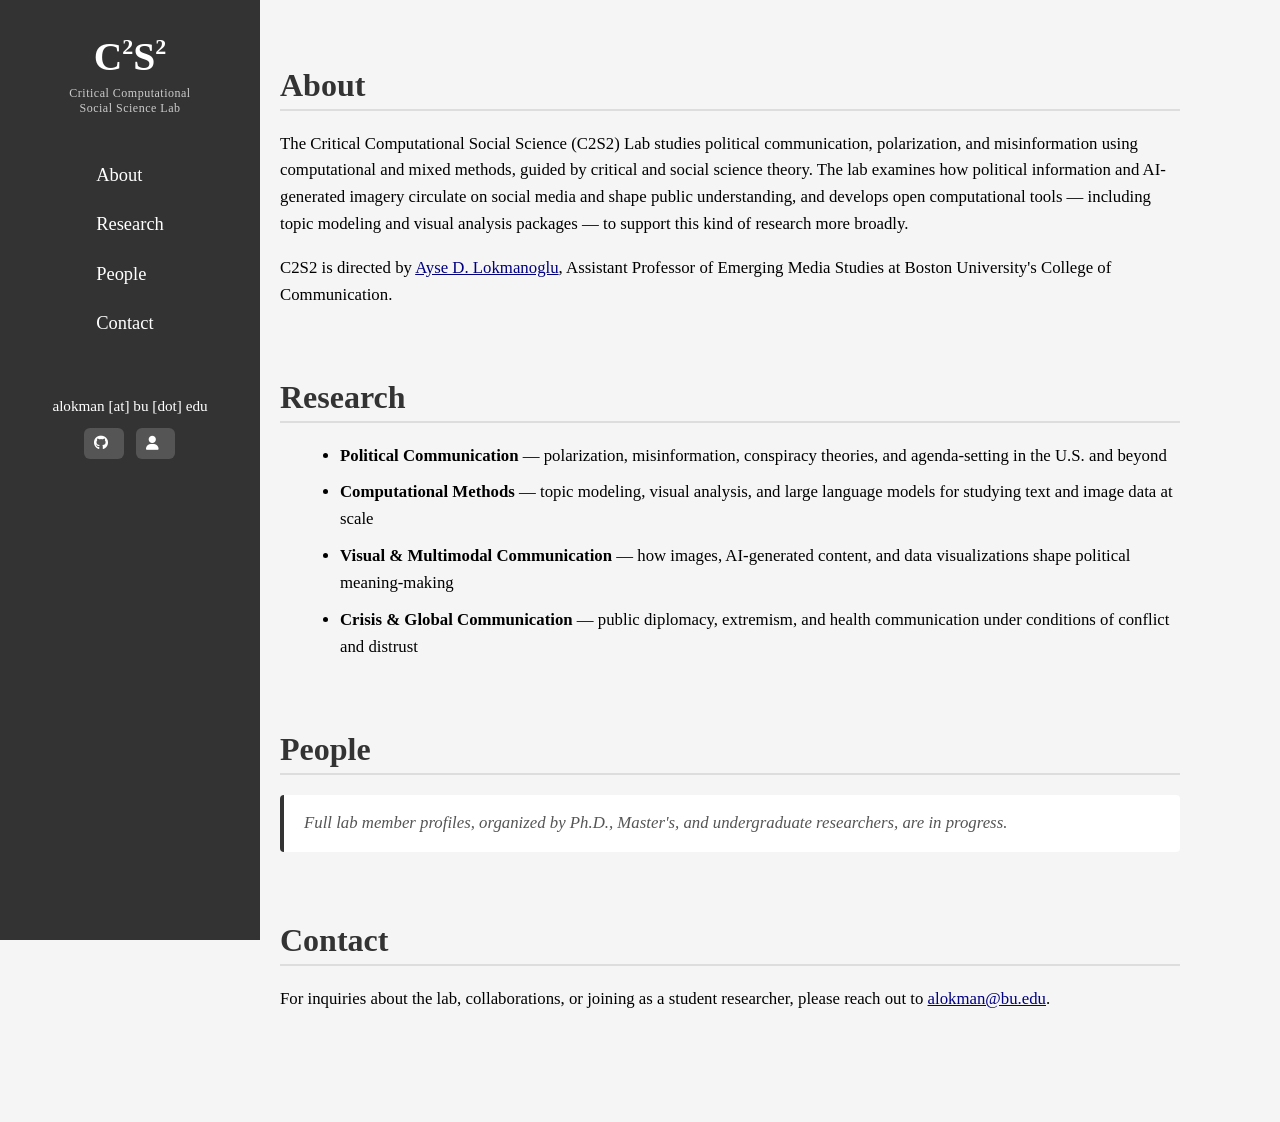
==== index.html @ 94007cd4 "Index page" ====
<!DOCTYPE html>
<html lang="en">
<head>
  <meta charset="UTF-8">
  <meta name="viewport" content="width=device-width, initial-scale=1.0">
  <title>C2S2 Lab</title>
  <link rel="stylesheet" href="style.css">
  <link rel="stylesheet" href="https://cdnjs.cloudflare.com/ajax/libs/font-awesome/6.5.0/css/all.min.css">
</head>
<body>
  <aside class="sidebar">
    <div class="sidebar-logo">
      <svg viewBox="0 0 400 110" xmlns="http://www.w3.org/2000/svg">
        <text x="200" y="90" font-family="Georgia, serif" font-size="72" font-weight="bold" fill="#ffffff" text-anchor="middle">
          C<tspan font-size="40" dy="-28">2</tspan><tspan dy="28">S</tspan><tspan font-size="40" dy="-28">2</tspan>
        </text>
      </svg>
    </div>
    <div class="sidebar-tagline">Critical Computational<br>Social Science Lab</div>
    <nav>
      <ul>
        <li><a href="#about">About</a></li>
        <li><a href="#research">Research</a></li>
        <li><a href="#people">People</a></li>
        <li><a href="#contact">Contact</a></li>
      </ul>
    </nav>
    <div class="contact-info">
      <p>alokman [at] bu [dot] edu</p>
      <div class="social-links">
        <a href="https://github.com/aysedeniz09/C2S2" target="_blank"><i class="fab fa-github"></i></a>
        <a href="https://aysedeniz09.github.io/" target="_blank"><i class="fas fa-user"></i></a>
      </div>
    </div>
  </aside>

  <main class="main-content">
    <section id="about">
      <h2>About</h2>
      <p>
        The Critical Computational Social Science (C2S2) Lab studies political communication, polarization, and
        misinformation using computational and mixed methods, guided by critical and social science theory. The
        lab examines how political information and AI-generated imagery circulate on social media and shape
        public understanding, and develops open computational tools &mdash; including topic modeling and visual
        analysis packages &mdash; to support this kind of research more broadly.
      </p>
      <p>
        C2S2 is directed by <a href="https://aysedeniz09.github.io/" target="_blank">Ayse D. Lokmanoglu</a>,
        Assistant Professor of Emerging Media Studies at Boston University's College of Communication.
      </p>
    </section>

    <section id="research">
      <h2>Research</h2>
      <ul class="research-areas">
        <li><strong>Political Communication</strong> &mdash; polarization, misinformation, conspiracy theories, and agenda-setting in the U.S. and beyond</li>
        <li><strong>Computational Methods</strong> &mdash; topic modeling, visual analysis, and large language models for studying text and image data at scale</li>
        <li><strong>Visual &amp; Multimodal Communication</strong> &mdash; how images, AI-generated content, and data visualizations shape political meaning-making</li>
        <li><strong>Crisis &amp; Global Communication</strong> &mdash; public diplomacy, extremism, and health communication under conditions of conflict and distrust</li>
      </ul>
    </section>

    <section id="people">
      <h2>People</h2>
      <p class="people-note">
        Full lab member profiles, organized by Ph.D., Master's, and undergraduate researchers, are in progress.
      </p>
    </section>

    <section id="contact">
      <h2>Contact</h2>
      <p>
        For inquiries about the lab, collaborations, or joining as a student researcher, please reach out to
        <a href="mailto:alokman@bu.edu">alokman@bu.edu</a>.
      </p>
    </section>
  </main>
</body>
</html>
---- style.css ----
/* Sidebar Styling (adapted from aysedeniz09.github.io) */
.sidebar {
  position: fixed;
  width: 220px;
  min-height: 100vh;
  background-color: #333;
  color: #fff;
  padding: 20px;
  display: flex;
  flex-direction: column;
  justify-content: flex-start;
  align-items: center;
}

.sidebar-logo {
  width: 100%;
  margin-bottom: 5px;
}

.sidebar-logo svg {
  width: 100%;
  height: auto;
  display: block;
}

.sidebar-tagline {
  font-size: 0.75em;
  text-align: center;
  color: #ccc;
  margin-bottom: 25px;
  letter-spacing: 0.5px;
}

.sidebar nav ul {
  list-style: none;
  padding: 0;
}

.sidebar nav ul li {
  margin: 20px 0;
}

.sidebar nav ul li a {
  color: #fff;
  text-decoration: none;
  font-size: 1.1em;
  transition: color 0.3s;
}

.sidebar nav ul li a:hover {
  color: #ccc;
}

.contact-info {
  text-align: center;
  margin-top: 20px;
}

.contact-info p {
  margin-bottom: 10px;
  font-size: 0.95em;
}

.social-links {
  display: flex;
  flex-wrap: wrap;
  justify-content: center;
  gap: 12px;
}

.social-links a {
  display: flex;
  align-items: center;
  justify-content: center;
  background-color: #555;
  color: white;
  text-decoration: none;
  padding: 8px 10px;
  border-radius: 6px;
  font-size: 0.9em;
  transition: background 0.3s;
}

.social-links a:hover {
  background-color: #777;
}

.social-links i {
  margin-right: 6px;
}

/* Main Content */
body {
  display: flex;
  margin: 0;
  font-family: Georgia, serif;
  background-color: #f5f5f5;
  scroll-behavior: smooth;
}

.main-content {
  margin-left: 240px;
  padding: 40px;
  max-width: 900px;
}

h2 {
  font-size: 2em;
  margin-bottom: 20px;
  color: #333;
  border-bottom: 2px solid #ddd;
  padding-bottom: 5px;
}

h3 {
  font-size: 1.4em;
  margin-top: 30px;
  color: #333;
}

p, li {
  font-size: 1.05em;
  line-height: 1.6;
}

section {
  margin-bottom: 70px;
}

a {
  color: navy;
}

a:hover {
  color: #0056b3;
}

.research-areas {
  list-style: disc;
  margin-left: 20px;
}

.research-areas li {
  margin-bottom: 10px;
}

.people-note {
  background: #fff;
  border-left: 4px solid #333;
  padding: 15px 20px;
  border-radius: 4px;
  font-style: italic;
  color: #555;
}

/* Mobile Responsive */
@media (max-width: 768px) {
  body {
    display: block;
  }

  .sidebar {
    position: static;
    width: auto;
    min-height: auto;
  }

  .main-content {
    margin-left: 0;
    padding: 20px;
    max-width: 100%;
  }
}
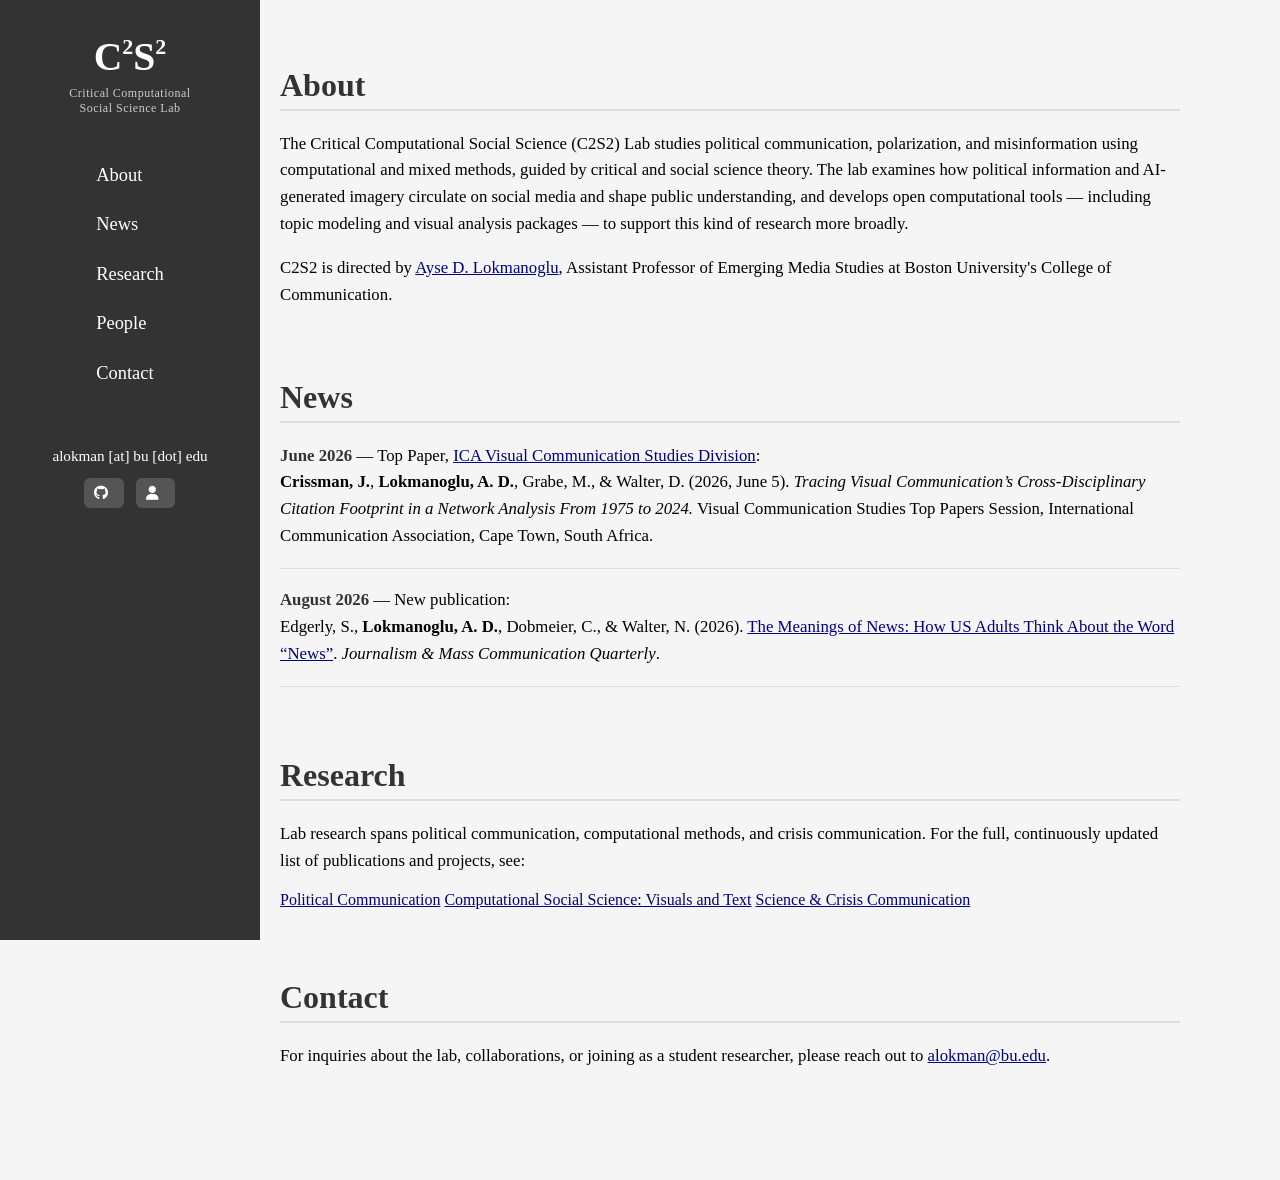
==== commit db1ed7da: "updated news and people" ====
--- a/index.html
+++ b/index.html
@@ -19,10 +19,11 @@
     <div class="sidebar-tagline">Critical Computational<br>Social Science Lab</div>
     <nav>
       <ul>
-        <li><a href="#about">About</a></li>
-        <li><a href="#research">Research</a></li>
-        <li><a href="#people">People</a></li>
-        <li><a href="#contact">Contact</a></li>
+        <li><a href="index.html#about">About</a></li>
+        <li><a href="index.html#news">News</a></li>
+        <li><a href="index.html#research">Research</a></li>
+        <li><a href="people.html">People</a></li>
+        <li><a href="index.html#contact">Contact</a></li>
       </ul>
     </nav>
     <div class="contact-info">
@@ -50,21 +51,31 @@
       </p>
     </section>
 
-    <section id="research">
-      <h2>Research</h2>
-      <ul class="research-areas">
-        <li><strong>Political Communication</strong> &mdash; polarization, misinformation, conspiracy theories, and agenda-setting in the U.S. and beyond</li>
-        <li><strong>Computational Methods</strong> &mdash; topic modeling, visual analysis, and large language models for studying text and image data at scale</li>
-        <li><strong>Visual &amp; Multimodal Communication</strong> &mdash; how images, AI-generated content, and data visualizations shape political meaning-making</li>
-        <li><strong>Crisis &amp; Global Communication</strong> &mdash; public diplomacy, extremism, and health communication under conditions of conflict and distrust</li>
+    <section id="news">
+      <h2>News</h2>
+      <ul class="news-list">
+        <li>
+          <span class="news-date">June 2026</span> &mdash; Top Paper, <a href="https://icavisualcommunicationstudies.com/" target="_blank">ICA Visual Communication Studies Division</a>:<br>
+          <strong>Crissman, J.</strong>, <strong>Lokmanoglu, A. D.</strong>, Grabe, M., &amp; Walter, D. (2026, June 5). <em>Tracing Visual Communication&rsquo;s Cross-Disciplinary Citation Footprint in a Network Analysis From 1975 to 2024.</em> Visual Communication Studies Top Papers Session, International Communication Association, Cape Town, South Africa.
+        </li>
+        <li>
+          <span class="news-date">August 2026</span> &mdash; New publication:<br>
+          Edgerly, S., <strong>Lokmanoglu, A. D.</strong>, Dobmeier, C., &amp; Walter, N. (2026). <a href="https://journals.sagepub.com/doi/10.1177/10776990261471546" target="_blank">The Meanings of News: How US Adults Think About the Word &ldquo;News&rdquo;</a>. <em>Journalism &amp; Mass Communication Quarterly</em>.
+        </li>
       </ul>
     </section>
 
-    <section id="people">
-      <h2>People</h2>
-      <p class="people-note">
-        Full lab member profiles, organized by Ph.D., Master's, and undergraduate researchers, are in progress.
+    <section id="research">
+      <h2>Research</h2>
+      <p>
+        Lab research spans political communication, computational methods, and crisis communication. For the full,
+        continuously updated list of publications and projects, see:
       </p>
+      <div class="projects-grid">
+        <a href="https://aysedeniz09.github.io/projects/political_communication.html" target="_blank" class="project-card">Political Communication</a>
+        <a href="https://aysedeniz09.github.io/projects/css_visuals_text.html" target="_blank" class="project-card">Computational Social Science: Visuals and Text</a>
+        <a href="https://aysedeniz09.github.io/projects/science_crisis.html" target="_blank" class="project-card">Science &amp; Crisis Communication</a>
+      </div>
     </section>
 
     <section id="contact">
--- a/style.css
+++ b/style.css
@@ -144,6 +144,59 @@
   margin-bottom: 10px;
 }
 
+.news-list {
+  list-style: none;
+  padding: 0;
+}
+
+.news-list li {
+  margin-bottom: 18px;
+  padding-bottom: 18px;
+  border-bottom: 1px solid #ddd;
+}
+
+.news-date {
+  font-weight: bold;
+  color: #333;
+}
+
+
+.person-card {
+  display: flex;
+  gap: 20px;
+  background: #fff;
+  padding: 20px;
+  border-radius: 8px;
+  box-shadow: 0 4px 8px rgba(0,0,0,0.05);
+  margin-bottom: 25px;
+  align-items: flex-start;
+}
+
+.person-photo {
+  width: 100px;
+  height: 100px;
+  border-radius: 50%;
+  object-fit: cover;
+  flex-shrink: 0;
+  border: 3px solid #ddd;
+}
+
+.person-info h4 {
+  margin: 0 0 4px;
+  font-size: 1.3em;
+  color: #333;
+}
+
+.person-role {
+  font-style: italic;
+  color: #666;
+  margin: 0 0 10px;
+}
+
+.person-info p {
+  margin: 0 0 8px;
+}
+
 .people-note {
   background: #fff;
   border-left: 4px solid #333;
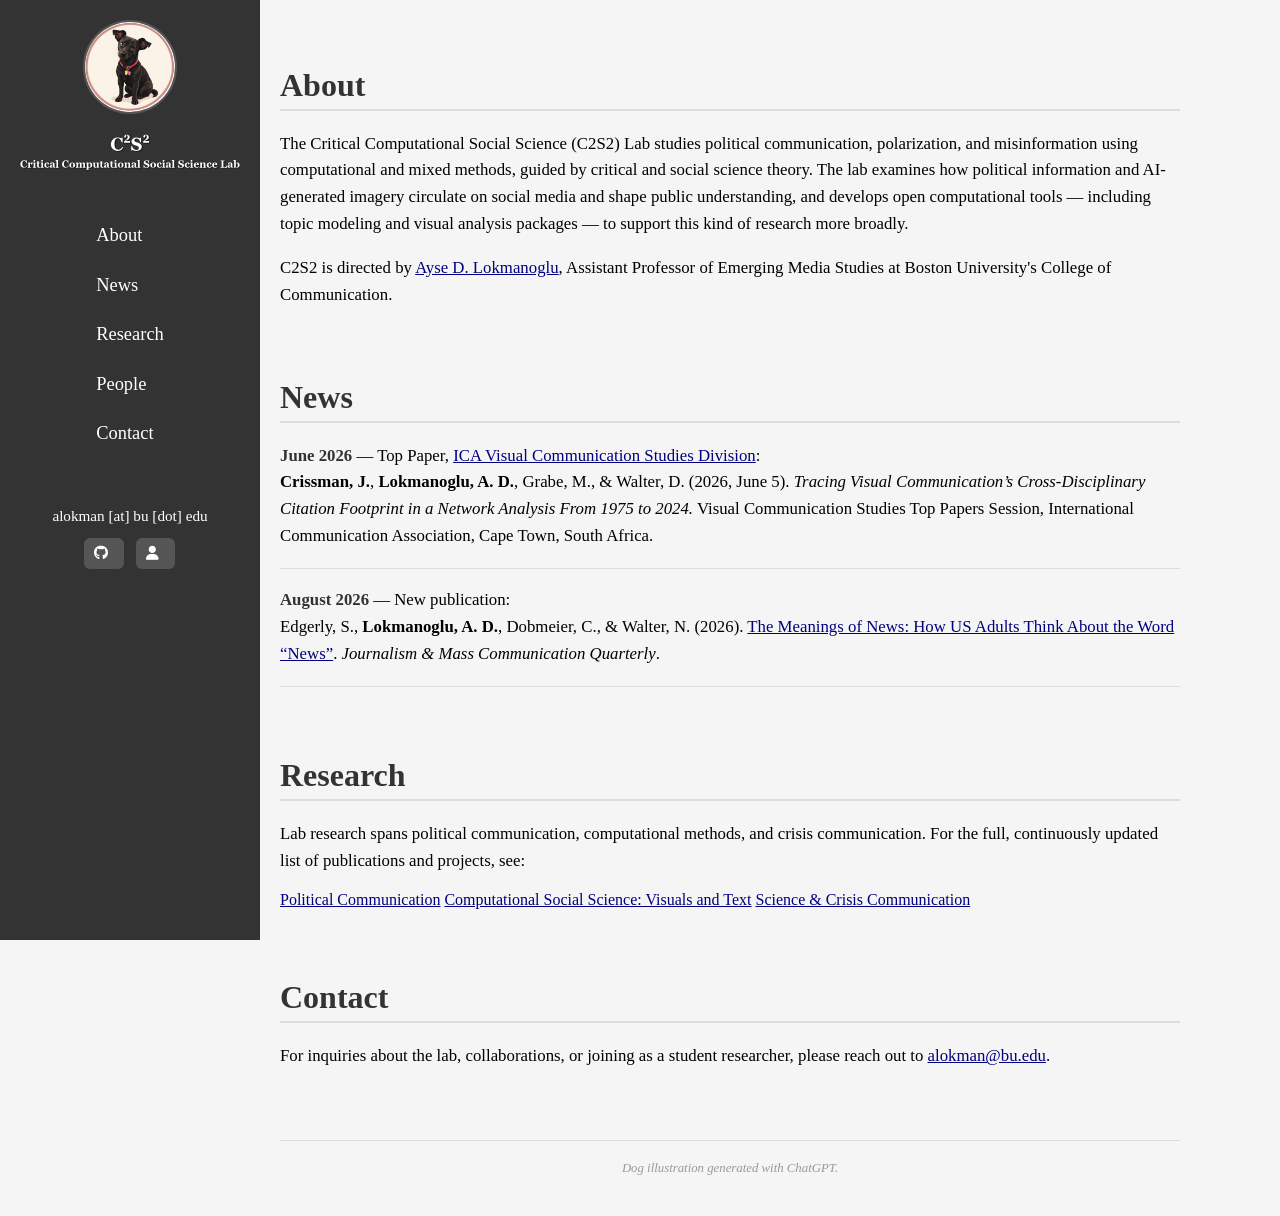
==== commit 77b29b6f: "updated mascot and sidebar" ====
--- a/index.html
+++ b/index.html
@@ -9,14 +9,10 @@
 </head>
 <body>
   <aside class="sidebar">
-    <div class="sidebar-logo">
-      <svg viewBox="0 0 400 110" xmlns="http://www.w3.org/2000/svg">
-        <text x="200" y="90" font-family="Georgia, serif" font-size="72" font-weight="bold" fill="#ffffff" text-anchor="middle">
-          C<tspan font-size="40" dy="-28">2</tspan><tspan dy="28">S</tspan><tspan font-size="40" dy="-28">2</tspan>
-        </text>
-      </svg>
+    <div class="sidebar-brand">
+      <img class="sidebar-mascot" src="img/mascot.png" alt="C2S2 Lab mascot dog">
+      <img class="sidebar-logo-img" src="img/logo.svg" alt="C2S2 - Critical Computational Social Science Lab">
     </div>
-    <div class="sidebar-tagline">Critical Computational<br>Social Science Lab</div>
     <nav>
       <ul>
         <li><a href="index.html#about">About</a></li>
@@ -85,6 +81,10 @@
         <a href="mailto:alokman@bu.edu">alokman@bu.edu</a>.
       </p>
     </section>
+
+    <footer class="site-footer">
+      Dog illustration generated with ChatGPT.
+    </footer>
   </main>
 </body>
 </html>
--- a/style.css
+++ b/style.css
@@ -12,15 +12,37 @@
   align-items: center;
 }
 
-.sidebar-logo {
+.sidebar-brand {
+  display: flex;
+  flex-direction: column;
+  align-items: center;
+  gap: 12px;
   width: 100%;
-  margin-bottom: 5px;
-}
-
-.sidebar-logo svg {
+  margin-bottom: 20px;
+}
+
+.sidebar-logo-img {
   width: 100%;
   height: auto;
-  display: block;
+}
+
+.sidebar-mascot {
+  width: 90px;
+  height: 90px;
+  border-radius: 50%;
+  object-fit: cover;
+  flex-shrink: 0;
+  border: 2px solid #555;
+}
+
+.site-footer {
+  text-align: center;
+  font-size: 0.8em;
+  font-style: italic;
+  color: #999;
+  margin-top: 50px;
+  padding-top: 20px;
+  border-top: 1px solid #ddd;
 }
 
 .sidebar-tagline {
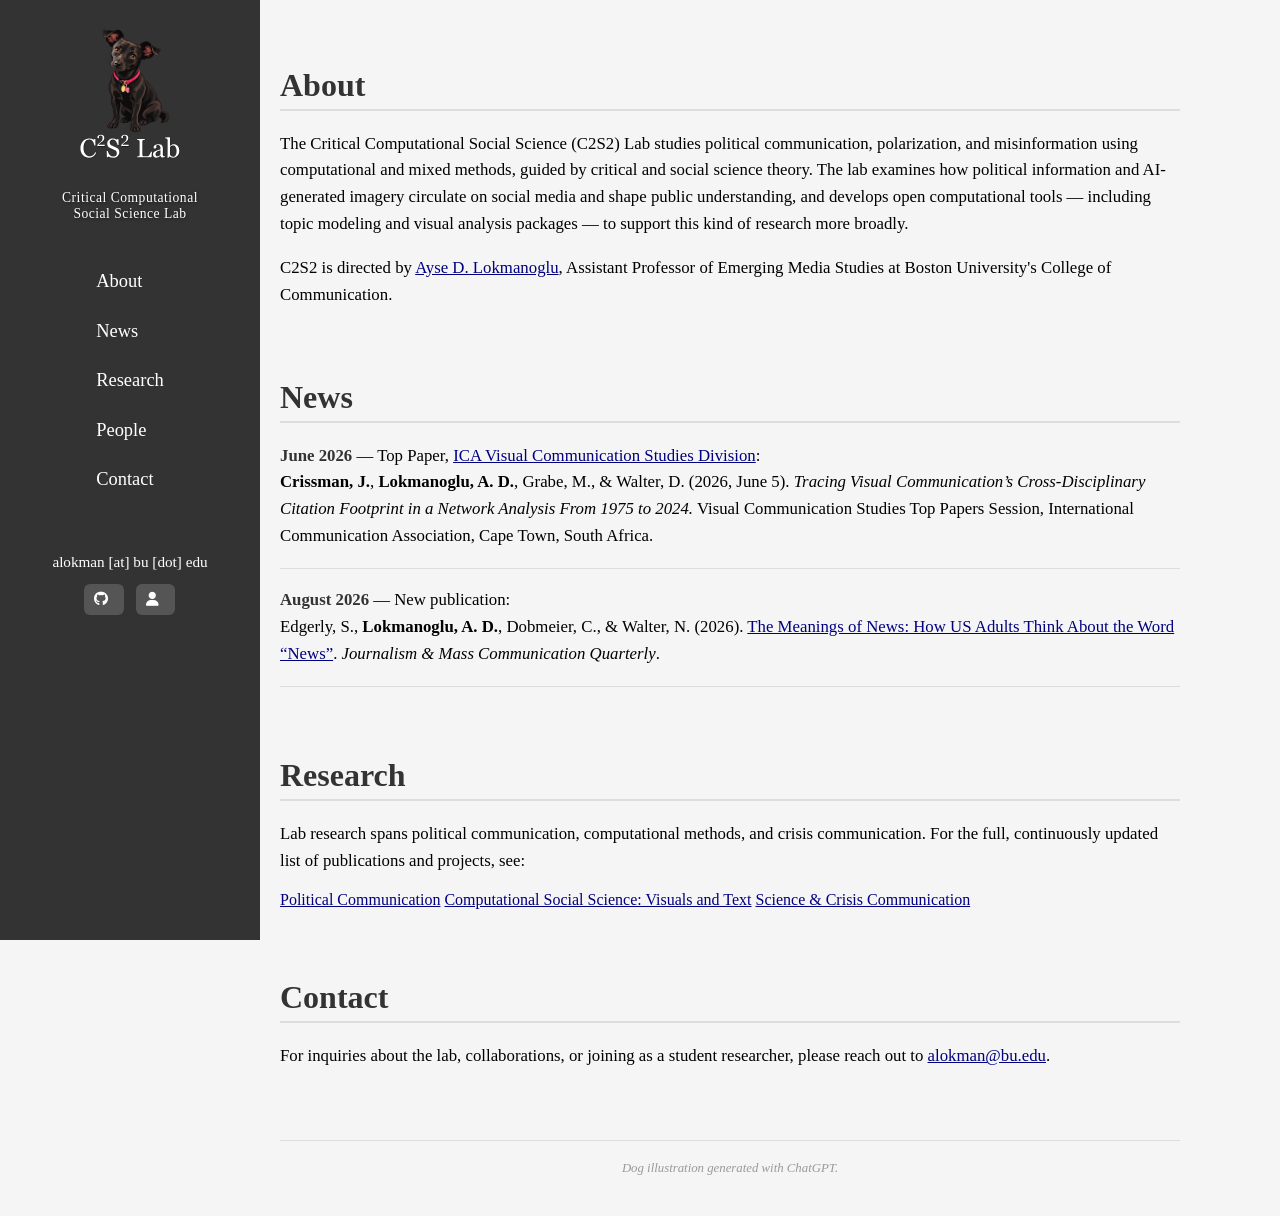
==== commit b411af89: "playign with logo and mascot" ====
--- a/index.html
+++ b/index.html
@@ -10,9 +10,9 @@
 <body>
   <aside class="sidebar">
     <div class="sidebar-brand">
-      <img class="sidebar-mascot" src="img/mascot.png" alt="C2S2 Lab mascot dog">
-      <img class="sidebar-logo-img" src="img/logo.svg" alt="C2S2 - Critical Computational Social Science Lab">
+      <img class="sidebar-brand-img" src="img/C2S2.svg" alt="C2S2 Lab logo with mascot dog">
     </div>
+    <div class="sidebar-tagline">Critical Computational<br>Social Science Lab</div>
     <nav>
       <ul>
         <li><a href="index.html#about">About</a></li>
--- a/style.css
+++ b/style.css
@@ -14,25 +14,27 @@
 
 .sidebar-brand {
   display: flex;
-  flex-direction: column;
-  align-items: center;
-  gap: 12px;
+  justify-content: center;
   width: 100%;
-  margin-bottom: 20px;
-}
-
-.sidebar-logo-img {
-  width: 100%;
-  height: auto;
-}
-
-.sidebar-mascot {
-  width: 90px;
-  height: 90px;
+  margin-bottom: 0;
+}
+
+.sidebar-brand-img {
+  width: 170px;
+  height: 170px;
   border-radius: 50%;
   object-fit: cover;
-  flex-shrink: 0;
-  border: 2px solid #555;
+}
+
+.sidebar-tagline {
+  font-size: 0.85em;
+  text-align: center;
+  color: #fff;
+  font-family: Georgia, serif;
+  margin-top: 0;
+  margin-bottom: 25px;
+  letter-spacing: 0.5px;
+  text-shadow: 1px 1px 3px rgba(0, 0, 0, 0.5);
 }
 
 .site-footer {
@@ -43,14 +45,6 @@
   margin-top: 50px;
   padding-top: 20px;
   border-top: 1px solid #ddd;
-}
-
-.sidebar-tagline {
-  font-size: 0.75em;
-  text-align: center;
-  color: #ccc;
-  margin-bottom: 25px;
-  letter-spacing: 0.5px;
 }
 
 .sidebar nav ul {
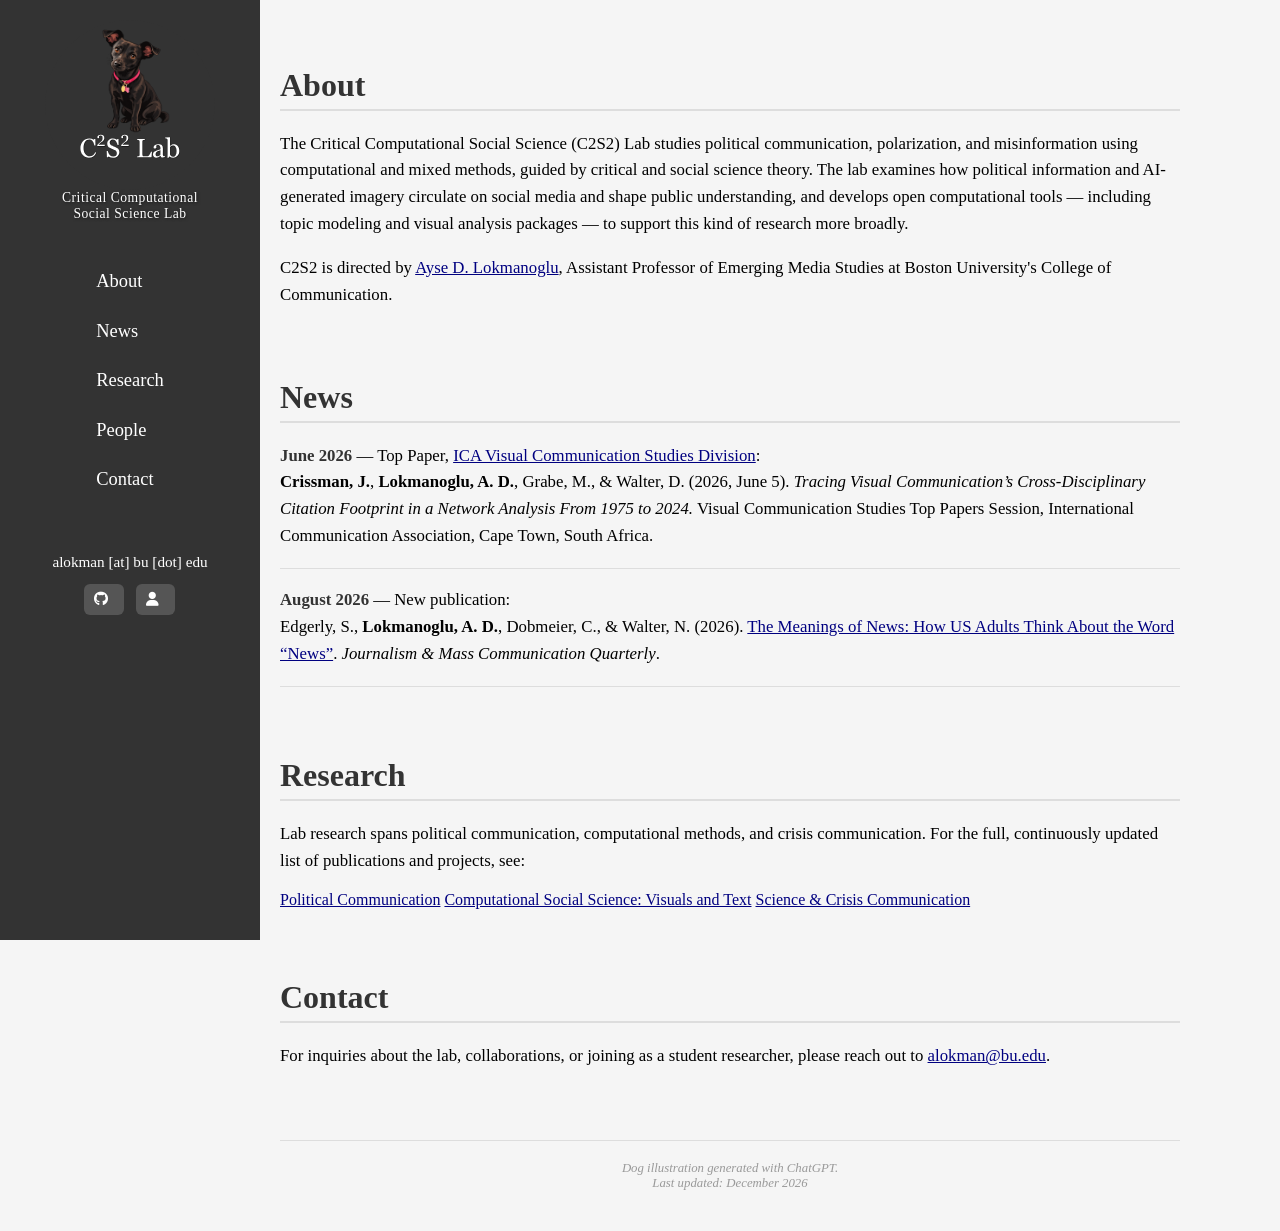
==== commit fdd5cc85: "added people" ====
--- a/index.html
+++ b/index.html
@@ -83,8 +83,26 @@
     </section>
 
     <footer class="site-footer">
-      Dog illustration generated with ChatGPT.
+      Dog illustration generated with ChatGPT.<br>
+      Last updated: <span id="last-updated">&hellip;</span>
     </footer>
   </main>
+
+  <script>
+    fetch(document.location.href, { method: 'HEAD' })
+      .then(res => {
+        const lastModified = res.headers.get('Last-Modified');
+        if (lastModified) {
+          const date = new Date(lastModified);
+          const formatted = date.toLocaleDateString('en-US', { year: 'numeric', month: 'long' });
+          document.getElementById('last-updated').textContent = formatted;
+        } else {
+          document.getElementById('last-updated').textContent = 'recently';
+        }
+      })
+      .catch(() => {
+        document.getElementById('last-updated').textContent = 'recently';
+      });
+  </script>
 </body>
 </html>
--- a/style.css
+++ b/style.css
@@ -203,6 +203,15 @@
   color: #333;
 }
 
+.person-info h4 a {
+  color: inherit;
+  text-decoration: none;
+}
+
+.person-info h4 a:hover {
+  text-decoration: underline;
+}
+
 .person-role {
   font-style: italic;
   color: #666;
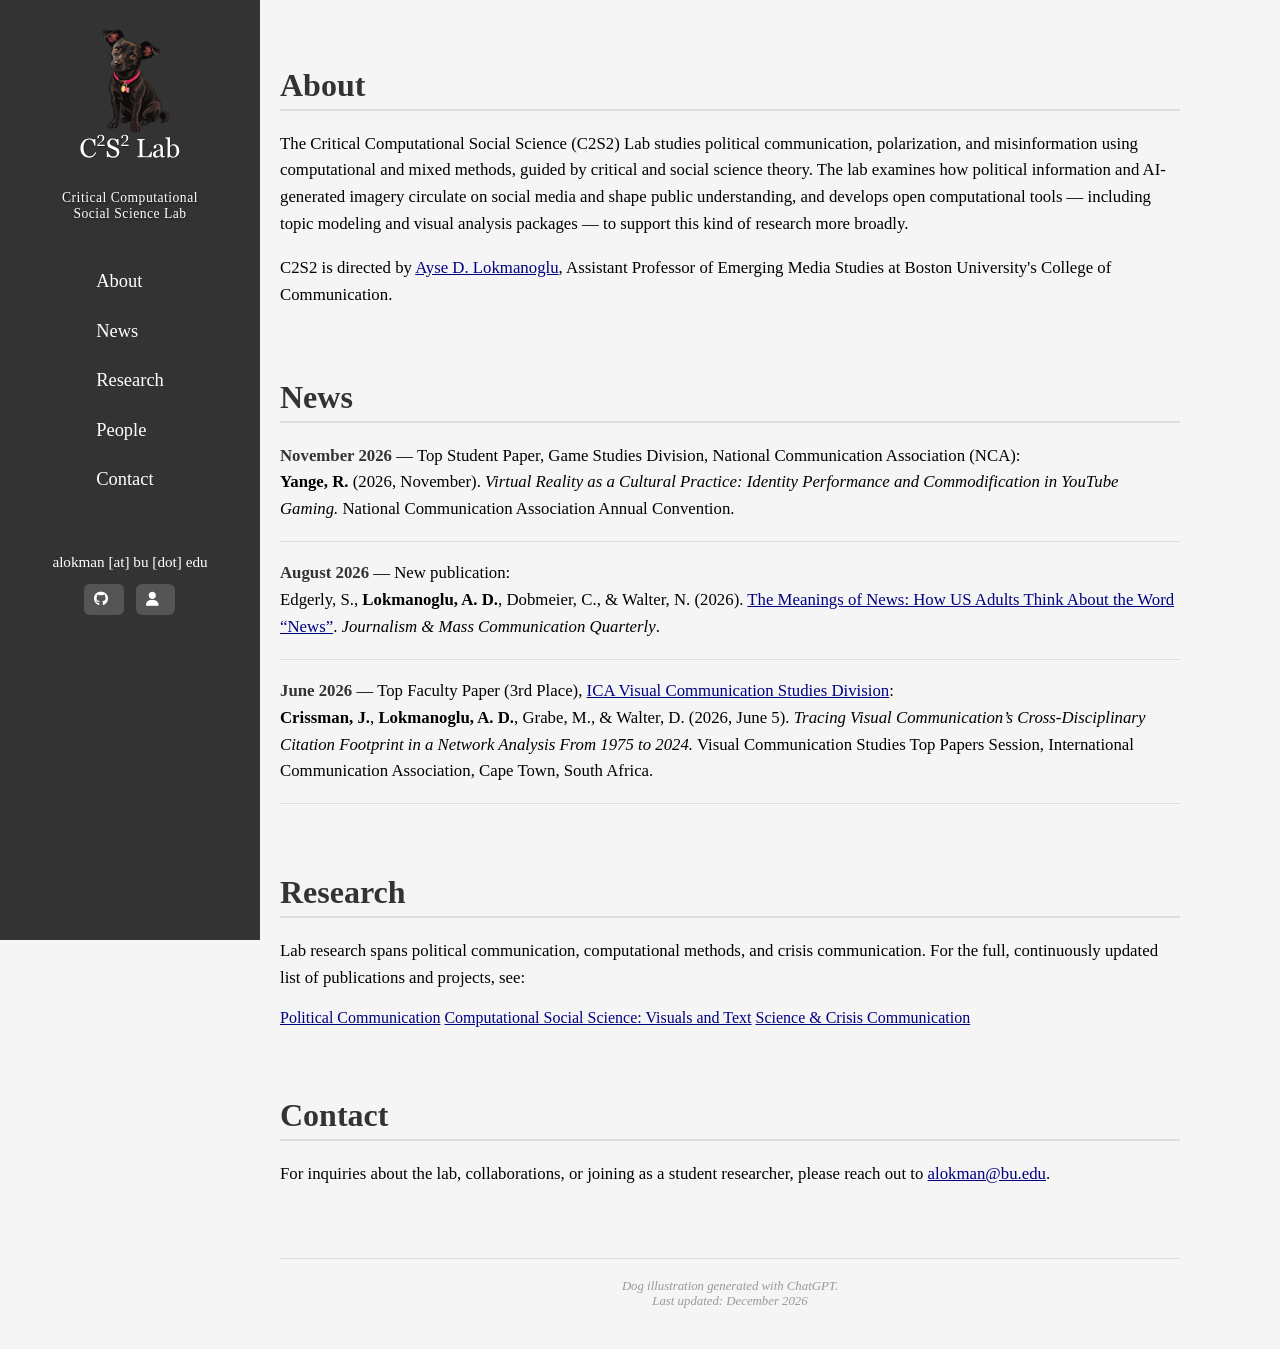
==== commit 0a563d58: "new people and news" ====
--- a/index.html
+++ b/index.html
@@ -50,14 +50,19 @@
     <section id="news">
       <h2>News</h2>
       <ul class="news-list">
-        <li>
-          <span class="news-date">June 2026</span> &mdash; Top Paper, <a href="https://icavisualcommunicationstudies.com/" target="_blank">ICA Visual Communication Studies Division</a>:<br>
-          <strong>Crissman, J.</strong>, <strong>Lokmanoglu, A. D.</strong>, Grabe, M., &amp; Walter, D. (2026, June 5). <em>Tracing Visual Communication&rsquo;s Cross-Disciplinary Citation Footprint in a Network Analysis From 1975 to 2024.</em> Visual Communication Studies Top Papers Session, International Communication Association, Cape Town, South Africa.
-        </li>
-        <li>
-          <span class="news-date">August 2026</span> &mdash; New publication:<br>
-          Edgerly, S., <strong>Lokmanoglu, A. D.</strong>, Dobmeier, C., &amp; Walter, N. (2026). <a href="https://journals.sagepub.com/doi/10.1177/10776990261471546" target="_blank">The Meanings of News: How US Adults Think About the Word &ldquo;News&rdquo;</a>. <em>Journalism &amp; Mass Communication Quarterly</em>.
-        </li>
+  <li>
+    <span class="news-date">November 2026</span> &mdash; Top Student Paper, Game Studies Division, National Communication Association (NCA):<br>
+    <strong>Yange, R.</strong> (2026, November). <em>Virtual Reality as a Cultural Practice: Identity Performance and Commodification in YouTube Gaming.</em> National Communication Association Annual Convention.
+  </li>
+  <li>
+    <span class="news-date">August 2026</span> &mdash; New publication:<br>
+    Edgerly, S., <strong>Lokmanoglu, A. D.</strong>, Dobmeier, C., &amp; Walter, N. (2026). <a href="https://journals.sagepub.com/doi/10.1177/10776990261471546" target="_blank">The Meanings of News: How US Adults Think About the Word &ldquo;News&rdquo;</a>. <em>Journalism &amp; Mass Communication Quarterly</em>.
+  </li>
+  <li>
+    <span class="news-date">June 2026</span> &mdash; Top Faculty Paper (3rd Place), <a href="https://icavisualcommunicationstudies.com/" target="_blank">ICA Visual Communication Studies Division</a>:<br>
+    <strong>Crissman, J.</strong>, <strong>Lokmanoglu, A. D.</strong>, Grabe, M., &amp; Walter, D. (2026, June 5). <em>Tracing Visual Communication&rsquo;s Cross-Disciplinary Citation Footprint in a Network Analysis From 1975 to 2024.</em> Visual Communication Studies Top Papers Session, International Communication Association, Cape Town, South Africa.
+  </li>
+</ul>
       </ul>
     </section>
 
